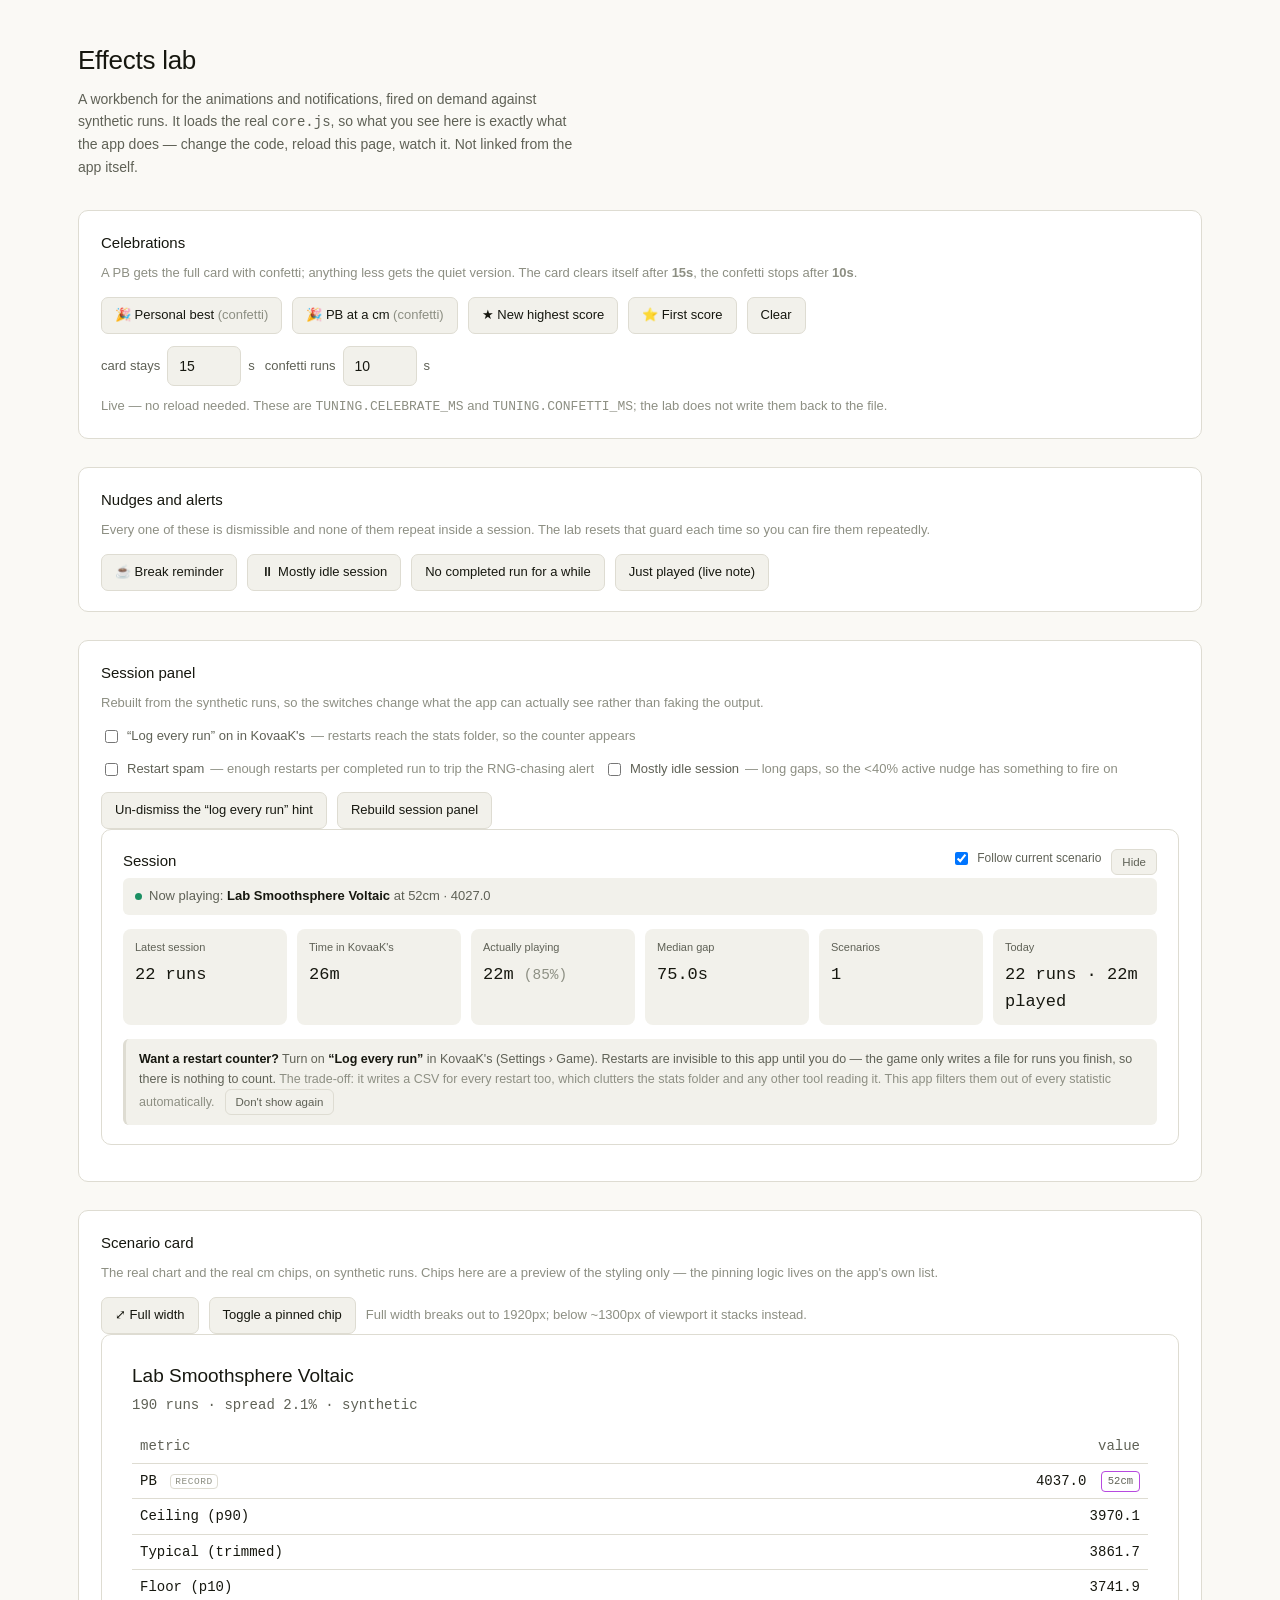
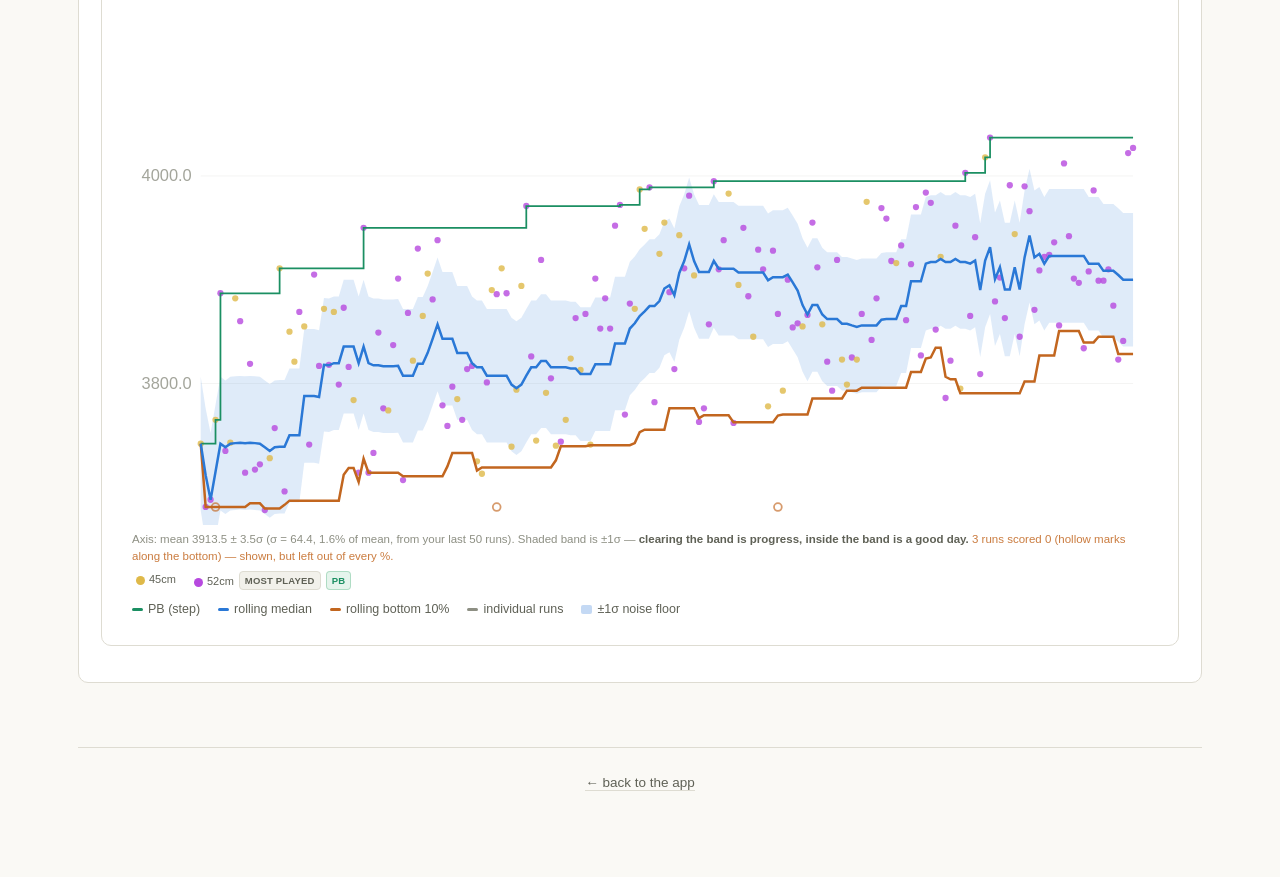
==== app/lab.html @ cbb96f79 "v0.5.0 — a cm chip filters its own card, and there is a lab for the animations The cm chips were wir" ====
<!DOCTYPE html>
<html lang="en">
<head>
<meta charset="utf-8">
<meta name="viewport" content="width=device-width,initial-scale=1">
<title>Effects lab — KovaaK's stats</title>
<link rel="stylesheet" href="styles.css">
</head>
<body>
<div class="wrap">

<h1>Effects lab</h1>
<p class="sub">A workbench for the animations and notifications, fired on demand against
synthetic runs. It loads the real <code>core.js</code>, so what you see here is exactly what the
app does — change the code, reload this page, watch it. Not linked from the app itself.</p>

<div class="panel labpanel">
  <h3 class="labh">Celebrations</h3>
  <p class="note">A PB gets the full card with confetti; anything less gets the quiet version.
  The card clears itself after <b id="celShow">?</b>, the confetti stops after <b id="confShow">?</b>.</p>
  <div class="labrow">
    <button type="button" data-fire="pb">🎉 Personal best <span class="dim">(confetti)</span></button>
    <button type="button" data-fire="pbcm">🎉 PB at a cm <span class="dim">(confetti)</span></button>
    <button type="button" data-fire="high">★ New highest score</button>
    <button type="button" data-fire="first">⭐ First score</button>
    <button type="button" data-fire="clearcel">Clear</button>
  </div>
  <div class="labrow">
    <label class="labnum">card stays <input type="number" id="celMs" min="1" max="120" step="1"> s</label>
    <label class="labnum">confetti runs <input type="number" id="confMs" min="1" max="120" step="1"> s</label>
    <span class="note" style="margin:0">Live — no reload needed. These are <code>TUNING.CELEBRATE_MS</code>
    and <code>TUNING.CONFETTI_MS</code>; the lab does not write them back to the file.</span>
  </div>
  <div id="celebrate"></div>
</div>

<div class="panel labpanel">
  <h3 class="labh">Nudges and alerts</h3>
  <p class="note">Every one of these is dismissible and none of them repeat inside a session.
  The lab resets that guard each time so you can fire them repeatedly.</p>
  <div class="labrow">
    <button type="button" data-fire="break">☕ Break reminder</button>
    <button type="button" data-fire="lowactive">⏸ Mostly idle session</button>
    <button type="button" data-fire="idle">No completed run for a while</button>
    <button type="button" data-fire="live">Just played (live note)</button>
  </div>
  <div id="breakAlert"></div>
  <div id="lowActiveAlert"></div>
  <div id="liveNote"></div>
</div>

<div class="panel labpanel">
  <h3 class="labh">Session panel</h3>
  <p class="note">Rebuilt from the synthetic runs, so the switches change what the app can
  actually see rather than faking the output.</p>
  <div class="labrow">
    <label class="chk"><input type="checkbox" id="labLogEvery"> “Log every run” on in KovaaK's
      <span class="dim">— restarts reach the stats folder, so the counter appears</span></label>
  </div>
  <div class="labrow">
    <label class="chk"><input type="checkbox" id="labSpam"> Restart spam
      <span class="dim">— enough restarts per completed run to trip the RNG-chasing alert</span></label>
    <label class="chk"><input type="checkbox" id="labIdleSess"> Mostly idle session
      <span class="dim">— long gaps, so the &lt;40% active nudge has something to fire on</span></label>
  </div>
  <div class="labrow">
    <button type="button" data-fire="undismiss">Un-dismiss the “log every run” hint</button>
    <button type="button" data-fire="resession">Rebuild session panel</button>
  </div>
  <div id="sessionPanel"></div>
</div>

<div class="panel labpanel">
  <h3 class="labh">Scenario card</h3>
  <p class="note">The real chart and the real cm chips, on synthetic runs. Chips here are a
  preview of the styling only — the pinning logic lives on the app's own list.</p>
  <div class="labrow">
    <button type="button" data-fire="cardsize">⤢ Full width</button>
    <button type="button" data-fire="pinchip">Toggle a pinned chip</button>
    <span class="note" style="margin:0">Full width breaks out to 1920px; below ~1300px of
    viewport it stacks instead.</span>
  </div>
  <div id="labCard"></div>
</div>

<footer class="sitefoot">
  <p class="credit"><a href="index.html">&larr; back to the app</a></p>
</footer>

<script>window.KVA_LAB = 1;</script>
<script src="build.js"></script>
<script src="core.js"></script>
<script src="lab.js"></script>
</div>
</body>
</html>
---- app/styles.css ----
:root{
  --bg:#12130f; --surface:#1b1d17; --surface2:#232620; --line:#33362d;
  --ink:#eceade; --ink2:#a2a596; --ink3:#6f7266;
  --med:#4a9ee0; --low:#e08a3c; --best:#5fb98a;
  --mono:ui-monospace,"SF Mono",Menlo,Consolas,monospace;
  --sans:"Inter",-apple-system,BlinkMacSystemFont,"Segoe UI",sans-serif;
}
*{box-sizing:border-box}
body{margin:0;background:var(--bg);color:var(--ink);font-family:var(--sans);font-size:15px;line-height:1.6;-webkit-font-smoothing:antialiased}
.wrap{max-width:1180px;margin:0 auto;padding:40px 28px 80px}
h1{font-size:26px;font-weight:500;margin:0 0 6px;letter-spacing:-0.01em}
.sub{color:var(--ink2);font-size:14px;margin:0 0 32px;max-width:64ch}
.panel{background:var(--surface);border:1px solid var(--line);border-radius:10px;padding:22px;margin-bottom:28px;transition:padding .15s,margin .15s}
.panel.compact{padding:7px 14px;margin-bottom:16px}
.panel.compact .note{font-size:12px;margin:0}
.panel.compact button{padding:5px 11px;font-size:12.5px}
.foldbar{display:flex;align-items:center;justify-content:space-between;gap:12px;flex-wrap:wrap}
.drop{border:1px dashed var(--line);border-radius:10px;padding:34px 22px;text-align:center;transition:border-color .15s,background .15s}
.drop.hot{border-color:var(--med);background:var(--surface2)}
button,label.btn{font:inherit;font-size:14px;background:var(--surface2);color:var(--ink);border:1px solid var(--line);border-radius:7px;padding:9px 16px;cursor:pointer}
button:hover,label.btn:hover{border-color:var(--ink3)}
button:disabled{opacity:.4;cursor:default}
input[type=file]{display:none}
select,input[type=number]{font:inherit;font-size:14px;background:var(--surface2);color:var(--ink);border:1px solid var(--line);border-radius:7px;padding:8px 11px}
.controls{display:flex;flex-wrap:wrap;gap:14px;align-items:center;margin-bottom:22px}
.controls label{font-size:13px;color:var(--ink2);margin-right:5px}
.tabbtn{font:inherit;font-size:12.5px;background:var(--surface2);color:var(--ink2);border:1px solid var(--line);padding:6px 13px;cursor:pointer;border-radius:999px}
.tabbtn:hover{border-color:var(--ink3)}
.tabbtn.active{background:var(--med);color:#0b0e12;border-color:var(--med);font-weight:600}
.cmbar{display:flex;flex-wrap:wrap;gap:10px;align-items:center;margin-bottom:6px}
.cmbar .lbl{font-size:13px;color:var(--ink2);margin-right:2px}
.cmrow{display:inline-flex;flex-wrap:wrap;gap:8px;align-items:center}
.chk{display:inline-flex;align-items:center;gap:6px;font-size:13px;color:var(--ink2);cursor:pointer;user-select:none}
.chk input{cursor:pointer}
.cmswatch{display:inline-block;width:9px;height:9px;border-radius:50%;margin-right:4px;vertical-align:middle}
.cmlegend{display:flex;gap:10px;flex-wrap:wrap;font-size:11px;color:var(--ink2);margin-top:6px}
.cards{display:grid;grid-template-columns:repeat(auto-fit,minmax(125px,1fr));gap:10px;margin-bottom:20px;transition:gap .15s}
.card{background:var(--surface2);border-radius:8px;padding:10px 12px;transition:padding .15s}
.card[title]{cursor:help}
.card .k{font-size:11px;color:var(--ink2);margin-bottom:4px;transition:font-size .15s}
.card .v{font-size:18px;font-weight:500;font-family:var(--mono);font-variant-numeric:tabular-nums;transition:font-size .15s}
.card .v .side{font-size:.42em;font-weight:600;margin-left:.4em;vertical-align:middle}
.card .vsub{font-family:var(--mono);font-variant-numeric:tabular-nums;font-size:19px;font-weight:600;line-height:1.15;margin-top:3px}
.cards.hero .card .vsub{font-size:22px}
.card.big .vsub{font-size:26px}
.cards.hero .card.big .vsub{font-size:30px}
.cmpicker{display:inline-block;width:270px;vertical-align:top}
.cmpicker input[type=text]{width:100%;font:inherit;font-size:13.5px;background:var(--surface2);color:var(--ink);border:1px solid var(--line);border-radius:7px 7px 0 0;padding:7px 10px;border-bottom:none}
.cmsub{margin:8px 0 4px}
/* Exactly 8 rows tall, no drag-resize (the resize handle fought the page
   layout). "Show all" swaps to a taller list instead. */
.cmlist{max-height:calc(8 * 29px);overflow-y:auto;border:1px solid var(--line);border-radius:0;background:var(--surface2)}
.cmlist.all{max-height:none}
.cmlistall{width:100%;font-size:12px;padding:6px 10px;border-radius:0 0 7px 7px;border-top:none;color:var(--ink2)}
.cmitem{display:flex;align-items:center;gap:8px;padding:6px 10px;cursor:pointer;font-size:13px;border-bottom:1px solid rgba(255,255,255,.04)}
.cmitem:last-child{border-bottom:none}
.cmitem:hover{background:rgba(255,255,255,.05)}
.cmitem.sel{background:rgba(74,158,224,.18);color:var(--ink)}
.cmitem-v{font-family:var(--mono);font-weight:600;min-width:52px}
.cmitem-n{font-size:11.5px;color:var(--ink2);margin-left:auto}
.cmitem-empty{padding:10px;font-size:12.5px;color:var(--ink3)}
.cmstar{flex:none;width:15px;color:var(--ink3);cursor:pointer;user-select:none}
.cmstar.on{color:#e8c34a}
.cmstar:hover{color:#e8c34a}
#listWrap.busy #list{opacity:.35;transition:opacity .12s}
#list{transition:opacity .12s}
.favstar{color:#e8c34a;border-color:#6a5a24}
.favstar:hover{border-color:#e8c34a}
.favchip.isfav{color:#e8c34a;border-color:#6a5a24}
.alert{background:#3a1414;border:1px solid #7c2b2b;color:#ff8a8a;border-radius:8px;padding:12px 15px;font-size:13.5px;font-weight:500;margin:0}
.stalewarn{color:#e8c34a;font-size:12.5px;margin-top:8px}
.livenote{background:var(--surface2);border-left:3px solid var(--best);border-radius:6px;padding:8px 12px;font-size:12.5px;color:var(--ink2);margin:0 0 16px}
.livenote b{color:var(--ink)}
#cmSectionToggle{font-weight:700}
.card.big{grid-column:span 2;padding:16px 18px;display:flex;flex-direction:column;justify-content:center}
.card.big .k{font-size:13px;margin-bottom:2px;line-height:1.25}
.card.big .v{font-size:clamp(34px,4.6vw,52px);line-height:1.08;letter-spacing:-0.02em}
.card.big .v .side{font-size:.34em}
.cards.hero .card{padding:16px 16px;border-radius:12px}
.cards.hero .card .k{font-size:12px;margin-bottom:3px}
.cards.hero .card .v{font-size:24px;line-height:1.15}
.cards.hero .card.big{padding:20px 22px}
.cards.hero .card.big .k{font-size:14px;margin-bottom:2px}
.cards.hero .card.big .v{font-size:clamp(40px,5.4vw,62px)}
.sectionbar{display:flex;gap:8px;flex-wrap:wrap;margin:4px 0 16px}
.sectionbar .tabbtn{padding:8px 16px;font-size:13px}
/* Plot areas are kept near 2:1 on purpose - slope is judged most accurately
   when the average segment sits near 45deg. Wide-and-short charts flatten
   trends, narrow ones exaggerate them. See CHART-SCALING.md section 6. */
.tchart{width:100%;max-width:680px;aspect-ratio:2/1;height:auto;display:block}
@supports not (aspect-ratio:2/1){.tchart{height:340px}}
/* The explainer earns its width - it is the part people actually read.
   Was minmax(230px,1fr) against 2.1fr, which squeezed it to a column of
   two-word lines next to a chart that had spare margin. */
.chartgrid{display:grid;grid-template-columns:minmax(0,1.35fr) minmax(300px,1fr);gap:22px;align-items:start}
@media(max-width:820px){.chartgrid{grid-template-columns:1fr}}
.explain{background:var(--surface2);border-radius:9px;padding:18px 20px;font-size:14px;line-height:1.65}
.explain h4{margin:0 0 10px;font-size:13px;font-weight:600;color:var(--ink2);text-transform:uppercase;letter-spacing:.05em}
.explain p{margin:0 0 9px}
.explain p:last-child{margin-bottom:0}
.explain .dim{color:var(--ink3);font-size:12.5px;border-top:1px solid var(--line);padding-top:9px;margin-top:11px}
.pathlist{display:flex;flex-direction:column;gap:8px}
.pathbtn{display:flex;align-items:center;gap:12px;width:100%;text-align:left;font:inherit;font-size:13px;background:var(--surface2);color:var(--ink);border:1px solid var(--line);border-radius:8px;padding:10px 13px;cursor:pointer}
.pathbtn:hover{border-color:var(--med)}
.pathbtn-k{flex:none;font-size:11.5px;font-weight:600;color:var(--med);text-transform:uppercase;letter-spacing:.05em}
.pathbtn-p{font-family:var(--mono);font-size:12px;color:var(--ink2);word-break:break-all}
.searchbar{display:flex;gap:10px;align-items:center;margin:0 0 14px}
.searchbar input[type=text]{flex:1;font:inherit;font-size:14px;background:var(--surface2);color:var(--ink);border:1px solid var(--line);border-radius:7px;padding:8px 11px}
.logbox{font-family:var(--mono);font-size:11.5px;color:var(--ink2);background:var(--surface2);border-radius:8px;padding:10px 12px;max-height:280px;overflow:auto;white-space:pre-wrap}
.runstoggle{display:block;margin:6px auto 26px}
.favchip{padding:4px 11px;font-size:12px}
.pagetabs{display:flex;gap:8px;margin-bottom:22px}
.pagetabs .tabbtn{padding:8px 18px;font-size:13.5px}
.benchrow{cursor:pointer;transition:border-color .12s}
.benchrow:hover{border-color:var(--ink3)}
.benchrow h3{display:inline}
.cmside-by-side{display:grid;grid-template-columns:repeat(auto-fit,minmax(340px,1fr));gap:16px;align-items:start;margin-bottom:16px}
.cmside-by-side .scen{margin-bottom:0}
.minibtn{font:inherit;font-size:11.5px;background:var(--surface2);color:var(--ink2);border:1px solid var(--line);padding:3px 10px;cursor:pointer;border-radius:6px;float:right}
.minibtn:hover{border-color:var(--ink3)}
.scen{background:var(--surface);border:1px solid var(--line);border-radius:10px;padding:19px 21px;margin-bottom:16px}
.scen h3{font-size:15px;font-weight:500;margin:0 0 3px;overflow:hidden}
.scen .meta{font-size:12px;color:var(--ink2);margin:0 0 12px;font-family:var(--mono)}
table{width:100%;border-collapse:collapse;font-size:12px;font-family:var(--mono);font-variant-numeric:tabular-nums}
th{text-align:right;color:var(--ink2);font-weight:400;padding:6px 8px;border-bottom:1px solid var(--line)}
th:first-child,td:first-child{text-align:left}
td{text-align:right;padding:6px 8px;border-bottom:1px solid var(--line)}
tr:last-child td{border-bottom:none}
.spark{width:100%;max-width:680px;aspect-ratio:2/1;height:auto;display:block;margin-top:12px}
@supports not (aspect-ratio:2/1){.spark{height:340px}}
.scalenote{font-size:11.5px;color:var(--ink3);margin:6px 0 0;max-width:680px;line-height:1.5;cursor:help}
.scalenote b{color:var(--ink2)}
.legend i.bandkey{height:9px;border-radius:2px;background:var(--med);opacity:.28}
.legend{display:flex;gap:18px;font-size:11px;color:var(--ink2);margin-top:8px;flex-wrap:wrap}
.legend i{display:inline-block;width:11px;height:3px;vertical-align:middle;margin-right:5px;border-radius:2px}
.warn{color:var(--low);font-size:13px}
.err{background:#2a1c17;border:1px solid #5c3a26;border-radius:8px;padding:13px 16px;font-size:13px;color:#e8b894;margin-top:14px}
.up{color:var(--best)} .dn{color:var(--low)}
/* A result whose 95% interval crosses zero is not distinguishable from no
   change, so it gets no colour at all. */
.ns{color:var(--ink2)}
.ci{color:var(--ink3);font-size:.85em;white-space:nowrap}
.card .vsub.ci{font-size:15px;font-weight:500;color:var(--ink3)}
.cards.hero .card.big .vsub.ci{font-size:17px}
.recordtag{font-size:9.5px;text-transform:uppercase;letter-spacing:.06em;color:var(--ink3);border:1px solid var(--line);border-radius:4px;padding:1px 4px;margin-left:5px;vertical-align:middle}
.note{font-size:13px;color:var(--ink3);margin-top:8px}
@media(prefers-color-scheme:light){
  :root{--bg:#faf9f5;--surface:#fff;--surface2:#f2f1eb;--line:#dedcd2;--ink:#16170f;--ink2:#5f6156;--ink3:#8d8f83;--med:#2a78d6;--low:#c2661f;--best:#1b8f62}
  .err{background:#fdf0e6;border-color:#e8c4a0;color:#8a4b1c}
  .tabbtn.active{color:#fff}
}
.vertag{color:var(--ink3);cursor:pointer;text-decoration:underline dotted}
.vertag:hover{color:var(--med)}

/* --- achievements ------------------------------------------------------ */
.celebrate{position:relative;overflow:hidden;background:var(--surface2);border:1px solid var(--line);
  border-radius:10px;padding:14px 18px;margin:0 0 16px;animation:popin .28s ease-out}
/* A real PB blinks and stays up for 15s. The old 3s card was gone before you
   finished scrolling to it. prefers-reduced-motion turns the blink off. */
.celebrate.big{border-color:var(--best);box-shadow:0 0 0 1px rgba(95,185,138,.25);
  animation:pbblink 1.1s ease-in-out infinite}
@keyframes pbblink{
  0%,100%{border-color:var(--best);box-shadow:0 0 0 1px rgba(95,185,138,.25)}
  50%{border-color:var(--best);box-shadow:0 0 0 3px rgba(95,185,138,.55),0 0 22px rgba(95,185,138,.30)}}
/* You asked for a blink, so reduced-motion slows it right down rather than
   removing it - otherwise anyone with OS animations off never sees the PB. */
@media(prefers-reduced-motion:reduce){.celebrate.big{animation-duration:3.5s}}
.celebrate-in{position:relative;z-index:2}
.celebrate-t{font-size:19px;font-weight:600;letter-spacing:-0.01em}
.celebrate.big .celebrate-t{font-size:23px;color:var(--best)}
.celebrate-s{font-size:13px;color:var(--ink2);font-family:var(--mono);margin-top:3px}
.confetti{position:absolute;inset:0;width:100%;height:100%;z-index:1;pointer-events:none}
@keyframes popin{from{opacity:0;transform:translateY(-6px) scale(.98)}to{opacity:1;transform:none}}
.sessup{font-size:11.5px;font-weight:600;color:var(--best);background:rgba(95,185,138,.12);
  border:1px solid rgba(95,185,138,.35);border-radius:999px;padding:2px 9px;margin-left:6px;
  vertical-align:middle;animation:blinksoft 1.9s ease-in-out infinite}
@keyframes blinksoft{0%,100%{opacity:1}50%{opacity:.45}}
/* Icons instead of paragraphs (Batch 8) — hover/focus text via the native
   title attribute, same convention as .cmswatch and .recordtag already use. */
.icon-info,.icon-warn{cursor:help;font-size:12.5px;margin-left:2px;vertical-align:middle}
.icon-info{opacity:.75}
.earlytag{font-size:9.5px;text-transform:uppercase;letter-spacing:.04em;color:var(--ink3);
  border:1px dotted var(--ink3);border-radius:4px;padding:0 4px;margin-left:4px;cursor:help;
  text-decoration:none}
.cmchip{cursor:pointer;border-radius:4px;padding:1px 5px;margin:-1px -1px}
.cmchip:hover,.cmchip:focus-visible{color:var(--ink)}
.cmchip:focus-visible{outline:1px solid var(--med);outline-offset:2px}
/* The pinned chip. Filtering one card is invisible unless the thing you clicked
   looks pressed. */
.cmchip.on{background:rgba(74,158,224,.18);color:var(--ink);box-shadow:inset 0 0 0 1px var(--med)}
/* Says which cm the card is pinned to, and clears it. */
.cmpin{cursor:pointer;color:var(--med);border-bottom:1px dotted currentColor}
.cmpin:hover{color:var(--ink)}
.cmpin.miss{color:var(--low)}

/* Expand a scenario card for a closer look (Batch 8): same content, more room. */
/* Every scenario card in the run list is drawn at this size now - it used to be
   behind an Expand button that was being pressed every time anyway. .scen is
   left alone because the session panel and the cm breakdown use it too, and
   those should not grow. */
.scen-expanded{padding:26px 30px}
.scen-expanded h3{font-size:19px}
.scen-expanded .meta,.scen-expanded table{font-size:14px}
.scen-expanded .legend{font-size:12.5px}
.scen-expanded .spark{max-width:1100px}
.scen-expanded .scalenote{max-width:1100px}

/* Full width: one card breaks out of the 1180px column, up to 1920px. The page
   around it does not move - this is a closer look at one scenario, not a layout
   mode. The breakout is inset from the viewport so it never collides with the
   scrollbar. */
.scen-full{--fw:min(1920px,calc(100vw - 60px));
  width:var(--fw);margin-left:calc(50% - var(--fw)/2);margin-right:calc(50% - var(--fw)/2)}
/* The numbers and the chart sit side by side, which is the only honest way to
   spend the extra width: the chart keeps its 2:1 aspect (CHART-SCALING.md - the
   slope is only readable at a sane aspect, so stretching it would be a lie),
   and the space that frees up goes to the table instead of to whitespace. */
.scen-full .scenbody{display:grid;gap:16px 30px;align-items:start;
  grid-template-columns:minmax(0,1fr) minmax(320px,26rem);
  grid-template-areas:"chart nums" "chart key"}
.scen-full .scenchart{grid-area:chart;min-width:0}
.scen-full .scennum{grid-area:nums}
.scen-full .legend{grid-area:key;align-self:start}
.scen-full .scennum table{width:100%}
/* Height-capped as well as width-capped: at 1920px wide a 2:1 chart is 960px
   tall, which is taller than the screen it is being read on. */
.scen-full .spark{max-width:min(1500px,calc((100vh - 240px) * 2));max-height:calc(100vh - 240px)}
.scen-full .scalenote{max-width:1100px}
@media(max-width:1300px){
  /* Below this there is no width to break out into, so full width just means
     "as wide as the page", stacked. */
  .scen-full .scenbody{grid-template-columns:1fr;grid-template-areas:"nums" "chart" "key"}
}

/* --- sessions / breaks -------------------------------------------------- */
.breakalert{background:#3a2e14;border:1px solid #7c6a2b;color:#f0d68a;border-radius:8px;
  padding:11px 15px;font-size:13.5px;margin:0 0 14px}
#sessionPanel .card .v{font-size:17px}
#breakStatus{font-family:var(--mono);font-size:11.5px}

/* ---- footer ---------------------------------------------------------- */
.sitefoot{margin:64px 0 0;padding:24px 0 0;border-top:1px solid var(--line);
  text-align:center;font-size:12.5px;color:var(--ink3);line-height:1.7}
.sitefoot p{margin:0 0 4px}
.sitefoot .credit{font-size:13.5px;color:var(--ink2)}
.sitefoot .credit b{color:var(--ink)}
.sitefoot .socials b{color:var(--ink2)}
.sitefoot a{color:var(--ink2);text-decoration:none;border-bottom:1px solid var(--line)}
.sitefoot a:hover{color:var(--ink)}
/* Build stamp: which frozen release you are actually looking at. Releases are
   fully independent copies on their own ports, and this is how you tell them
   apart at a glance instead of guessing from the UI. */
.buildstamp{margin-top:10px;font-size:11px;color:var(--ink3);opacity:.75;
  font-family:ui-monospace,SFMono-Regular,Menlo,Consolas,monospace}

/* ---- session: now playing + follow toggle ---------------------------- */
.nowplaying{margin:0 0 14px;font-size:13px;color:var(--ink2);
  background:var(--surface2);border-radius:6px;padding:8px 12px}
.nowplaying b{color:var(--ink)}
.nowplaying .dot{display:inline-block;width:7px;height:7px;border-radius:50%;
  background:var(--best);margin-right:7px;vertical-align:middle;animation:livedot 1.6s ease-in-out infinite}
@keyframes livedot{0%,100%{opacity:1}50%{opacity:.25}}
@media(prefers-reduced-motion:reduce){.nowplaying .dot{animation:none}}
.followchk{float:right;font-size:12px;font-weight:400;margin-right:10px}

/* ---- cm badges -------------------------------------------------------- */
/* Which sensitivity carries the volume, and which one the record came from.
   Only rendered when a scenario has runs at more than one cm. */
.cmtag{display:inline-block;margin-left:5px;padding:1px 5px;border-radius:4px;
  font-size:9.5px;font-weight:600;letter-spacing:.02em;text-transform:uppercase;
  vertical-align:1px}
.cmtag.most{background:var(--surface2);color:var(--ink2);border:1px solid var(--line)}
.cmtag.pb{background:rgba(95,185,138,.16);color:var(--best);border:1px solid rgba(95,185,138,.4)}
.pbcm{display:inline-block;margin-left:6px;padding:1px 6px;border-radius:4px;
  border:1px solid var(--line);font-size:10.5px;color:var(--ink2);
  font-family:var(--mono);vertical-align:1px}

/* ---- dd/mm/yy range picker -------------------------------------------- */
/* Three dropdowns instead of a native calendar: scrollable in both directions,
   in any order, with no drill-down you cannot back out of. */
.datepick{display:inline-flex;gap:4px;align-items:center}
.datepick select{font:inherit;font-size:13px;background:var(--surface2);color:var(--ink);
  border:1px solid var(--line);border-radius:7px;padding:7px 6px}
.datepick .dsel,.datepick .msel{min-width:58px}
.datepick .ysel{min-width:74px}
.datepick select option:disabled{color:var(--ink3)}
.sitefoot .socials{display:flex;gap:14px;align-items:center;justify-content:center;margin-top:6px}
.sitefoot .socials a{border-bottom:none;display:inline-flex;align-items:center}
.sitefoot .xlink{opacity:.75;transition:opacity .15s}
.sitefoot .xlink:hover{opacity:1}

/* ---- ?selftest=1 ------------------------------------------------------ */
.selftest{background:var(--surface);border:1px solid var(--line);border-radius:10px;
  padding:18px 20px;margin:0 0 24px;font-size:12.5px}
.selftest h2{margin:0 0 6px;font-size:17px}
.selftest p{margin:0 0 12px;color:var(--ink3);font-size:12px}
.selftest table{width:100%;border-collapse:collapse;font-family:var(--mono);font-size:11.5px}
.selftest td,.selftest th{padding:3px 8px;text-align:left;border-bottom:1px solid var(--line)}
.selftest td:first-child{width:44px;font-weight:600}
.selftest tr.stpass td:first-child{color:var(--best)}
.selftest tr.stfail td{color:var(--low)}

/* Restart-spam alert. Louder than the other notes on purpose - it is the one
   piece of feedback that says the numbers you are chasing are not real. */
.resetalert{background:rgba(224,138,60,.10);border-left:3px solid var(--low);
  border-radius:6px;padding:10px 13px;margin:14px 0 0;font-size:12.5px;
  color:var(--ink2);line-height:1.6}

/* ---- collapsible explanations ----------------------------------------- */
/* The prose is worth reading once and clutter every time after. Collapsed by
   default, choice remembered per build. */
.explainrow{margin:2px 0 14px}
.explaintoggle{font:inherit;font-size:12px;color:var(--ink3);background:none;
  border:1px solid var(--line);border-radius:999px;padding:4px 12px;cursor:pointer}
.explaintoggle:hover{color:var(--ink2);border-color:var(--ink3)}
.explaintoggle[aria-expanded="true"]{color:var(--ink2)}

/* ---- zero-score runs --------------------------------------------------- */
/* Visible everywhere, counted nowhere. */
.zerotag{display:inline-block;margin-left:4px;padding:0 5px;border-radius:4px;
  border:1px solid var(--line);font-size:10px;color:var(--ink3);cursor:help}
.zeronote{color:var(--low);opacity:.85}

/* Suggestion to enable "Log every run". Quieter than the restart alert - it is
   an offer, not a problem. Shown once, then dismissed for good. */
.loghint{background:var(--surface2);border-left:3px solid var(--line);
  border-radius:6px;padding:10px 13px;margin:14px 0 0;font-size:12.5px;
  color:var(--ink2);line-height:1.6}
.loghint b{color:var(--ink)}
.loghint .dim{color:var(--ink3)}

/* ---- effects lab (lab.html) ---------------------------------------------
   A dev workbench, not part of the app. Styled with the app's own tokens so
   what it previews looks like what ships. */
.labpanel{padding:20px 22px}
.labh{font-size:15px;font-weight:500;margin:0 0 6px}
.labrow{display:flex;flex-wrap:wrap;gap:10px;align-items:center;margin:12px 0 0}
.labrow button{font-size:13px;padding:7px 13px}
.labnum{display:inline-flex;align-items:center;gap:7px;font-size:13px;color:var(--ink2)}
.labnum input{width:74px}
.dim{color:var(--ink3)}
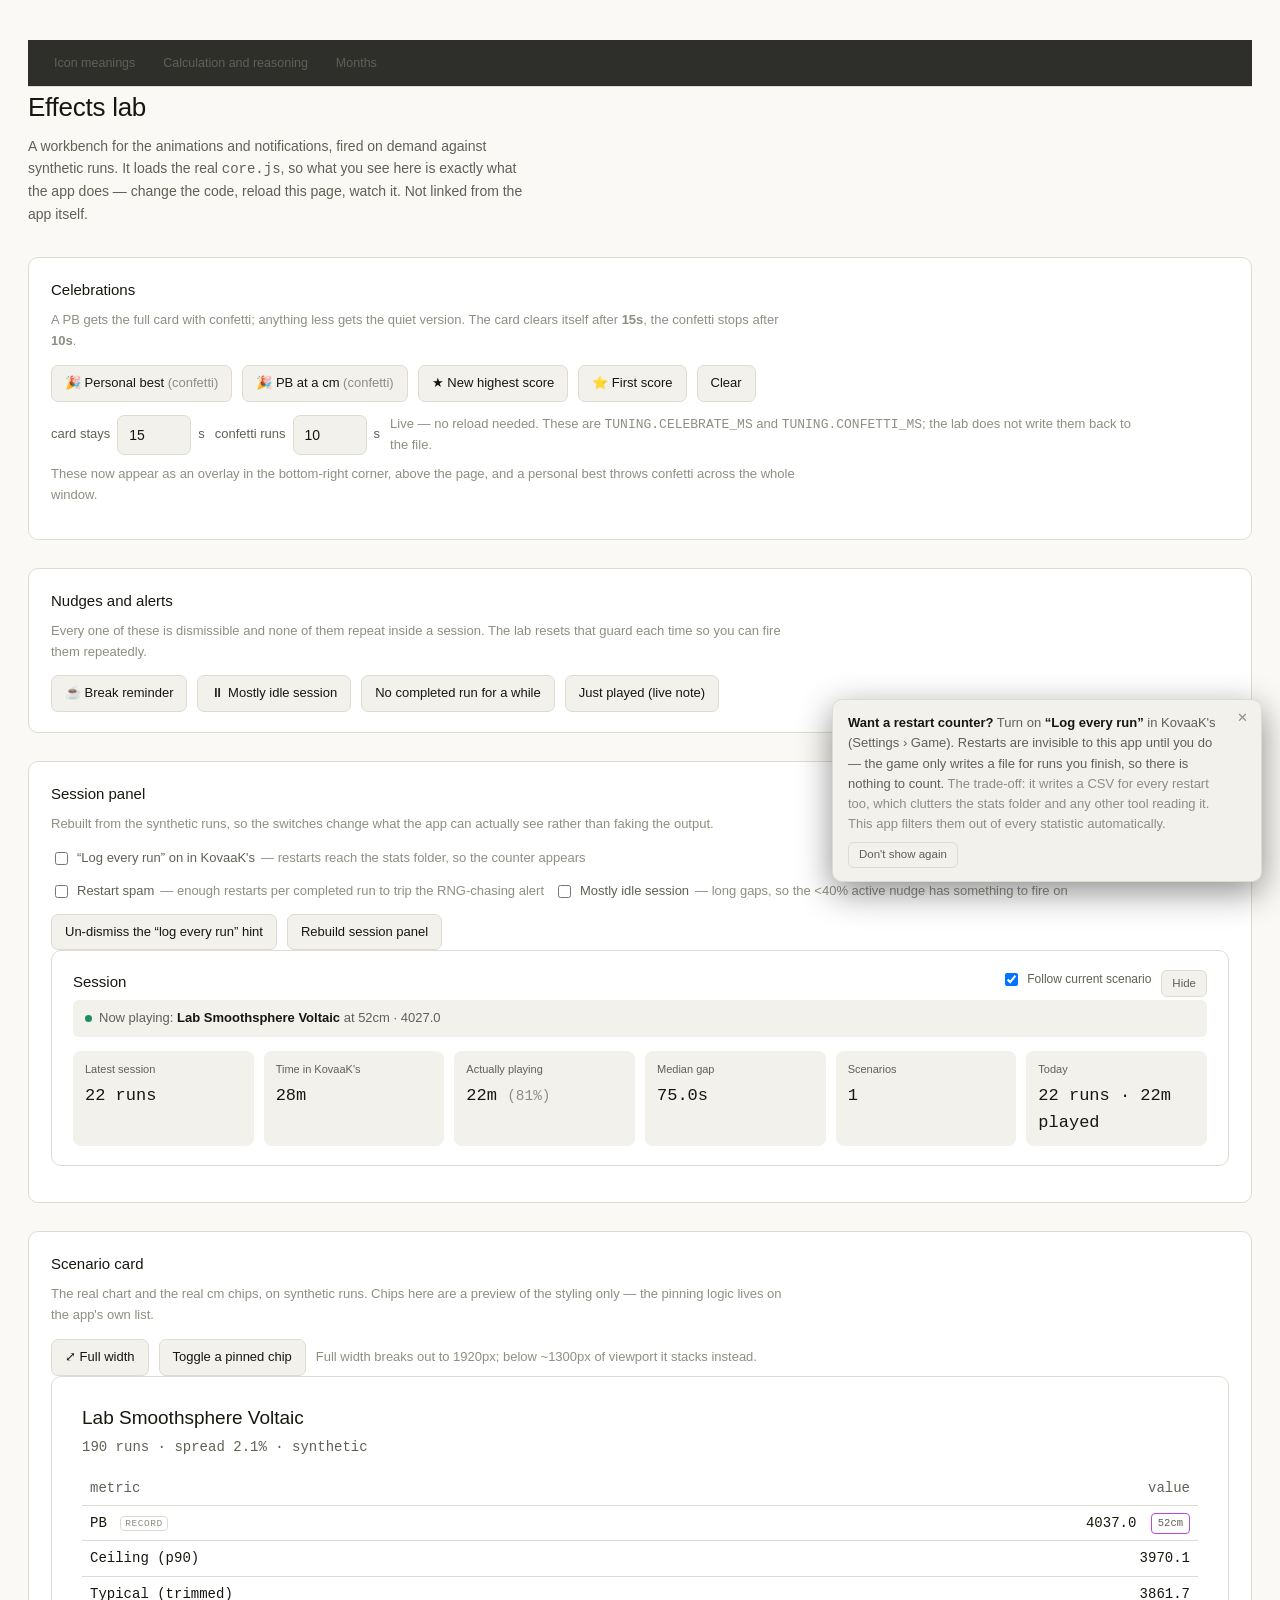
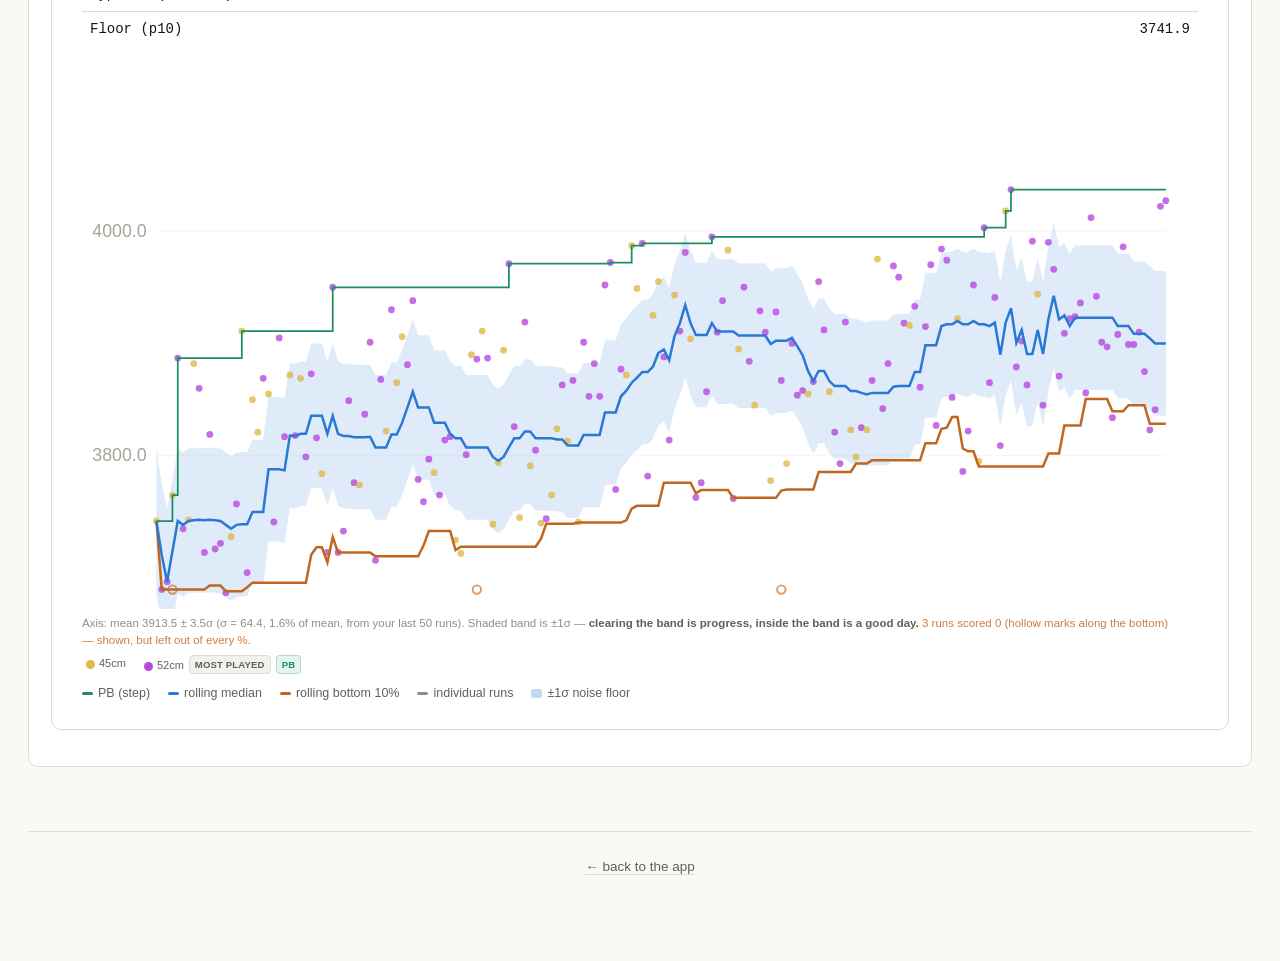
==== commit 50f810c9: "v0.6.0 — Batch 9: notifications go on top of the page, and the page gets wider Notifications were di" ====
--- a/app/lab.html
+++ b/app/lab.html
@@ -8,6 +8,20 @@
 </head>
 <body>
 <div class="wrap">
+
+<nav class="menubar" id="menubar">
+  <button type="button" class="menubtn" data-doc="icons">Icon meanings</button>
+  <button type="button" class="menubtn" data-doc="calc">Calculation and reasoning</button>
+  <button type="button" class="menubtn" data-doc="calendar">Months</button>
+</nav>
+<div class="sidetab-scrim" id="sidetabScrim" hidden></div>
+<aside class="sidetab" id="sidetab" hidden aria-labelledby="sidetabTitle">
+  <div class="sidetab-head">
+    <h2 id="sidetabTitle">&nbsp;</h2>
+    <button type="button" class="sidetab-x" id="sidetabClose" aria-label="Close">&#10005;</button>
+  </div>
+  <div class="sidetab-body" id="sidetabBody"></div>
+</aside>
 
 <h1>Effects lab</h1>
 <p class="sub">A workbench for the animations and notifications, fired on demand against
@@ -31,7 +45,8 @@
     <span class="note" style="margin:0">Live — no reload needed. These are <code>TUNING.CELEBRATE_MS</code>
     and <code>TUNING.CONFETTI_MS</code>; the lab does not write them back to the file.</span>
   </div>
-  <div id="celebrate"></div>
+  <p class="note">These now appear as an overlay in the bottom-right corner, above the page,
+  and a personal best throws confetti across the whole window.</p>
 </div>
 
 <div class="panel labpanel">
@@ -44,9 +59,6 @@
     <button type="button" data-fire="idle">No completed run for a while</button>
     <button type="button" data-fire="live">Just played (live note)</button>
   </div>
-  <div id="breakAlert"></div>
-  <div id="lowActiveAlert"></div>
-  <div id="liveNote"></div>
 </div>
 
 <div class="panel labpanel">
--- a/app/styles.css
+++ b/app/styles.css
@@ -7,7 +7,14 @@
 }
 *{box-sizing:border-box}
 body{margin:0;background:var(--bg);color:var(--ink);font-family:var(--sans);font-size:15px;line-height:1.6;-webkit-font-smoothing:antialiased}
-.wrap{max-width:1180px;margin:0 auto;padding:40px 28px 80px}
+/* Grows with the screen and stops at 2560. A 1920 monitor fills; a 2560 one
+   fills; anything wider stays at 2560 until the layout earns more (5120 is a
+   later job - past ~2560 the answer is more columns, not longer lines).
+   Narrow screens just get a narrower page, so 1200px stays usable. */
+.wrap{max-width:2560px;margin:0 auto;padding:40px 28px 80px}
+/* Prose stays readable no matter how wide the page gets. Line length is a
+   reading constraint, not a layout one. */
+.sub,.note,.explainrow{max-width:104ch}
 h1{font-size:26px;font-weight:500;margin:0 0 6px;letter-spacing:-0.01em}
 .sub{color:var(--ink2);font-size:14px;margin:0 0 32px;max-width:64ch}
 .panel{background:var(--surface);border:1px solid var(--line);border-radius:10px;padding:22px;margin-bottom:28px;transition:padding .15s,margin .15s}
@@ -140,6 +147,12 @@
    change, so it gets no colour at all. */
 .ns{color:var(--ink2)}
 .ci{color:var(--ink3);font-size:.85em;white-space:nowrap}
+/* nowrap keeps a CI like "+2.1 ± 0.8%" from breaking across lines, but a long
+   parenthetical in a narrow card then pushes the whole grid wider than the
+   page. Cards get to wrap; the CI itself still does not. */
+.card{min-width:0}
+.card .v{overflow-wrap:anywhere}
+.card .v .ci{white-space:normal}
 .card .vsub.ci{font-size:15px;font-weight:500;color:var(--ink3)}
 .cards.hero .card.big .vsub.ci{font-size:17px}
 .recordtag{font-size:9.5px;text-transform:uppercase;letter-spacing:.06em;color:var(--ink3);border:1px solid var(--line);border-radius:4px;padding:1px 4px;margin-left:5px;vertical-align:middle}
@@ -170,6 +183,9 @@
 .celebrate.big .celebrate-t{font-size:23px;color:var(--best)}
 .celebrate-s{font-size:13px;color:var(--ink2);font-family:var(--mono);margin-top:3px}
 .confetti{position:absolute;inset:0;width:100%;height:100%;z-index:1;pointer-events:none}
+/* A personal best gets the whole window, not a corner of one card. Sits under
+   the toasts so the text stays readable, and ignores the mouse entirely. */
+.confetti-full{position:fixed;inset:0;width:100vw;height:100vh;z-index:9998;pointer-events:none}
 @keyframes popin{from{opacity:0;transform:translateY(-6px) scale(.98)}to{opacity:1;transform:none}}
 .sessup{font-size:11.5px;font-weight:600;color:var(--best);background:rgba(95,185,138,.12);
   border:1px solid rgba(95,185,138,.35);border-radius:999px;padding:2px 9px;margin-left:6px;
@@ -339,3 +355,153 @@
 .labnum{display:inline-flex;align-items:center;gap:7px;font-size:13px;color:var(--ink2)}
 .labnum input{width:74px}
 .dim{color:var(--ink3)}
+
+/* ---- notifications ------------------------------------------------------
+   Above everything. They used to be divs in the page flow, so every one of
+   them shoved the layout down as it arrived and snatched it back when it left,
+   and anything that appeared below the fold was not a notification at all. */
+.toastlayer{position:fixed;right:18px;bottom:18px;z-index:9999;
+  display:flex;flex-direction:column;gap:10px;align-items:flex-end;
+  width:min(430px,calc(100vw - 36px));pointer-events:none}
+.toast{pointer-events:auto;width:100%;position:relative;
+  background:var(--surface2);border:1px solid var(--line);border-radius:10px;
+  padding:13px 38px 13px 15px;font-size:13px;line-height:1.55;color:var(--ink2);
+  box-shadow:0 10px 34px rgba(0,0,0,.45);
+  opacity:0;transform:translateY(14px);transition:opacity .22s ease,transform .22s ease}
+.toast.in{opacity:1;transform:none}
+.toast.out{opacity:0;transform:translateY(8px)}
+.toast b{color:var(--ink)}
+.toast .dim{color:var(--ink3)}
+.toast-x{position:absolute;top:7px;right:7px;background:none;border:none;
+  color:var(--ink3);font-size:13px;line-height:1;padding:4px 6px;cursor:pointer;border-radius:5px}
+.toast-x:hover{color:var(--ink);background:rgba(255,255,255,.06)}
+.toast-warn{background:#3a2e14;border-color:#7c6a2b;color:#f0d68a}
+.toast-warn b{color:#ffe9a8}
+.toast-warn .toast-x{color:#c9b169}
+.toast-warn .toast-x:hover{color:#ffe9a8}
+.toast-good{border-left:3px solid var(--best)}
+.toast-celebrate{background:none;border:none;box-shadow:none;padding:0}
+.toast-celebrate .toast-x{top:11px;right:11px;z-index:3}
+.toast-celebrate .celebrate{margin:0}
+@media(prefers-reduced-motion:reduce){
+  .toast{transition:opacity .01s}
+  .toast,.toast.out{transform:none}
+}
+
+/* ---- top menu bar -------------------------------------------------------- */
+.menubar{position:sticky;top:0;z-index:60;display:flex;gap:4px;flex-wrap:wrap;
+  padding:7px 14px;background:rgba(18,19,15,.88);backdrop-filter:blur(8px);
+  border-bottom:1px solid var(--line)}
+.menubtn{font:inherit;font-size:12.5px;background:none;border:1px solid transparent;
+  color:var(--ink2);padding:5px 11px;border-radius:7px;cursor:pointer}
+.menubtn:hover{color:var(--ink);background:var(--surface2);border-color:var(--line)}
+.menubtn[aria-expanded="true"]{color:var(--ink);background:var(--surface2);border-color:var(--med)}
+
+/* ---- the reference drawer ------------------------------------------------
+   Reference material was hover text on a 12px icon, which is where text goes
+   to not be read. It opens in a panel you can actually sit and read. */
+.sidetab-scrim{position:fixed;inset:0;z-index:9000;background:rgba(0,0,0,.45);
+  opacity:0;transition:opacity .2s}
+.sidetab-scrim.in{opacity:1}
+/* display:flex would otherwise beat the [hidden] attribute and leave the drawer
+   permanently on screen. */
+.sidetab[hidden],.sidetab-scrim[hidden]{display:none}
+.sidetab{position:fixed;top:0;right:0;bottom:0;z-index:9001;
+  width:min(560px,calc(100vw - 32px));background:var(--surface);
+  border-left:1px solid var(--line);box-shadow:-18px 0 50px rgba(0,0,0,.5);
+  display:flex;flex-direction:column;
+  transform:translateX(100%);transition:transform .24s ease}
+.sidetab.in{transform:none}
+.sidetab-head{display:flex;align-items:center;justify-content:space-between;gap:12px;
+  padding:16px 20px;border-bottom:1px solid var(--line);flex:0 0 auto}
+.sidetab-head h2{font-size:16px;font-weight:500;margin:0}
+.sidetab-x{background:none;border:none;color:var(--ink2);font-size:15px;cursor:pointer;
+  padding:6px 9px;border-radius:6px}
+.sidetab-x:hover{color:var(--ink);background:var(--surface2)}
+.sidetab-body{overflow-y:auto;padding:18px 20px 40px;font-size:13.5px;line-height:1.65;
+  color:var(--ink2)}
+.sidetab-body h3{font-size:13.5px;font-weight:600;color:var(--ink);margin:22px 0 6px}
+.sidetab-body h3:first-child{margin-top:0}
+.sidetab-body p{margin:0 0 10px}
+.sidetab-body code{font-family:var(--mono);font-size:12px;color:var(--ink)}
+.sidetab-body b{color:var(--ink)}
+.sidetab-body .keyrow{display:flex;gap:11px;align-items:flex-start;margin:0 0 13px}
+.sidetab-body .keysym{flex:0 0 auto;min-width:26px;text-align:center;font-size:15px}
+@media(prefers-reduced-motion:reduce){
+  .sidetab{transition:none}
+  .sidetab-scrim{transition:none}
+}
+
+/* ---- two columns once there is room -------------------------------------- */
+.applayout{display:grid;grid-template-columns:minmax(0,1fr);gap:26px;align-items:start}
+.maincol{min-width:0}
+.sidecol{min-width:0}
+@media(min-width:1500px){
+  .applayout{grid-template-columns:minmax(0,1fr) 390px}
+  /* The session panel is a live readout, so it stays put while you scroll the
+     scenario list. Only the panel, not the whole column: a sticky column taller
+     than the viewport can never be scrolled to its own bottom, which would
+     leave the last two months of the calendar permanently out of reach. */
+  .sidecol #sessionPanel{position:sticky;top:52px;z-index:2}
+}
+
+/* The one warning symbol a card gets. Yellow, obvious, and a button rather
+   than hover text - the explanation opens in the drawer where it can be read. */
+.warnsym{font:inherit;font-size:13px;line-height:1;background:rgba(232,195,74,.13);
+  color:#e8c34a;border:1px solid rgba(232,195,74,.42);border-radius:6px;
+  padding:2px 7px;margin-left:5px;cursor:pointer;vertical-align:middle}
+.warnsym:hover{background:rgba(232,195,74,.24);color:#ffe9a8}
+.warnsym:focus-visible{outline:1px solid #e8c34a;outline-offset:2px}
+.sidetab-body .keysym.warnsym{cursor:default;margin:0}
+.sidetab-body .keysym{color:var(--ink2)}
+.sidetab-body .earlytag{border-color:var(--ink3)}
+
+/* ---- month calendar ------------------------------------------------------
+   Five months in the space the session panel freed up. One measured number per
+   month and a day strip, so a month you barely touched looks like one. */
+.calwrap{margin-top:16px}
+.calnote{font-size:11.5px;color:var(--ink3);margin:0 0 14px;line-height:1.5}
+.calmonth{border-top:1px solid var(--line);padding:12px 0 13px}
+/* The day strip is a fixed 123px wide, so the facts sit beside it rather than
+   under it and each month stays about one card tall. */
+.calbody{display:flex;gap:14px;align-items:flex-start}
+.calbody .calside{min-width:0;flex:1}
+.calmonth:last-child{padding-bottom:2px}
+.calhead{display:flex;align-items:baseline;justify-content:space-between;gap:10px;
+  font-size:13px;margin-bottom:8px}
+.calhead b{font-weight:500;color:var(--ink)}
+.calhead .up,.calhead .dn,.calhead .ns,.calhead .calnone{font-family:var(--mono);
+  font-size:13.5px;font-weight:600;font-variant-numeric:tabular-nums;cursor:help}
+.calhead .calnone{color:var(--ink3);font-weight:400}
+/* Fixed-size squares. Stretching them to the column width gave 52px cells and
+   a calendar taller than the screen. */
+.caldays{display:grid;grid-template-columns:repeat(7,15px);gap:3px;margin-bottom:9px}
+.calday{display:block;width:15px;height:15px;border-radius:3px;background:var(--surface2);
+  border:1px solid transparent}
+.calday.pad{background:none}
+.calday.future{opacity:.25}
+.calday.l0{background:rgba(255,255,255,.045)}
+.calday.l1{background:rgba(74,158,224,.28)}
+.calday.l2{background:rgba(74,158,224,.48)}
+.calday.l3{background:rgba(74,158,224,.70)}
+.calday.l4{background:rgba(74,158,224,.95)}
+.calmeta{font-size:11.5px;color:var(--ink2);font-family:var(--mono)}
+.calfacts{display:flex;flex-wrap:wrap;gap:6px;margin-top:7px}
+.calfact{font-size:11px;border-radius:999px;padding:2px 9px;border:1px solid var(--line);
+  color:var(--ink2)}
+.calfact.good{color:var(--best);border-color:rgba(95,185,138,.35);background:rgba(95,185,138,.10)}
+.calfact.new{color:#e8c34a;border-color:rgba(232,195,74,.35);background:rgba(232,195,74,.10)}
+
+/* A brief outline when the menu points at something already on screen. */
+@keyframes calflash{0%,100%{box-shadow:none}25%,60%{box-shadow:0 0 0 2px var(--med)}}
+.flash .calwrap,.calwrap.flash{animation:calflash 1.1s ease-in-out;border-radius:10px}
+
+/* Below 1500px the side column collapses into the page and the calendar has the
+   full width to itself - five months stacked in a 1100px column would be five
+   short rows in a lot of empty space, so they go side by side instead. */
+@media(max-width:1499px) and (min-width:780px){
+  .calwrap{display:grid;grid-template-columns:repeat(auto-fit,minmax(232px,1fr));
+    column-gap:24px;align-items:start}
+  .calwrap h3,.calwrap .calnote{grid-column:1/-1}
+  .calwrap .calmonth{padding-top:14px}
+}
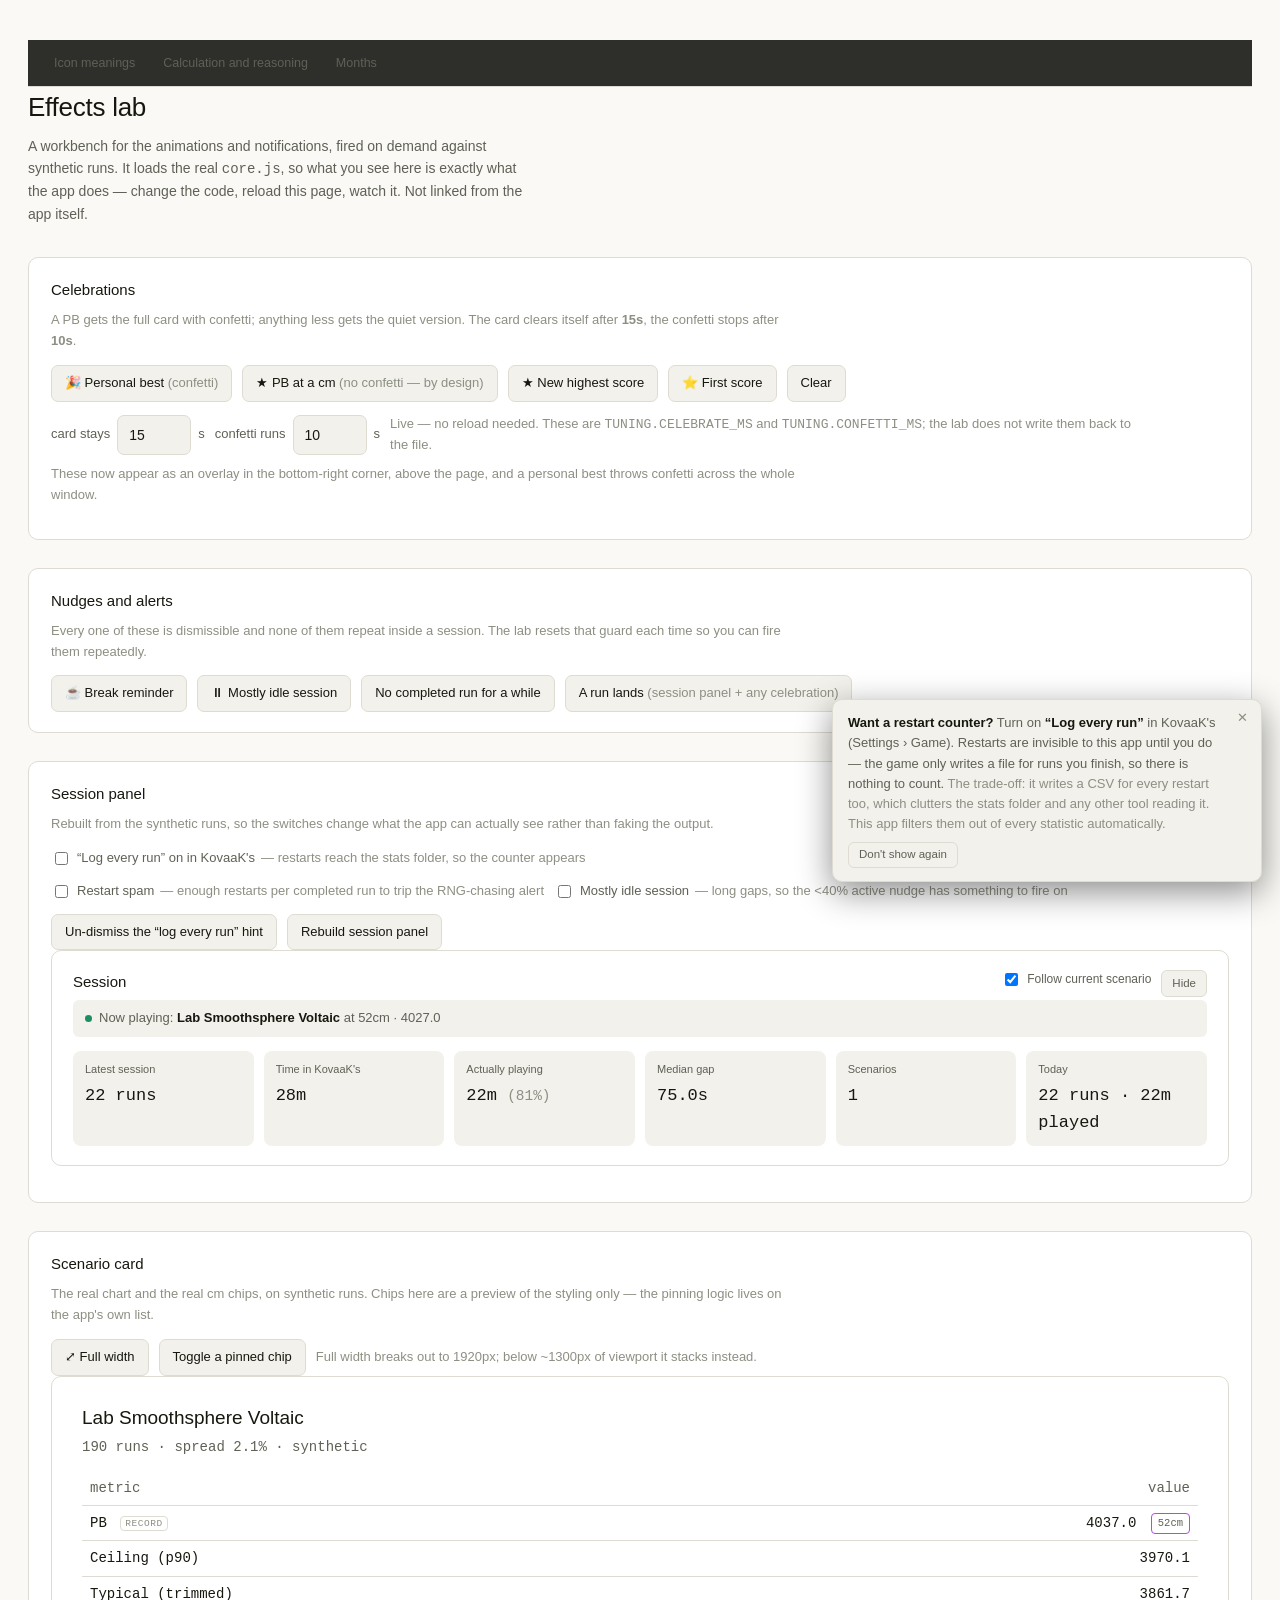
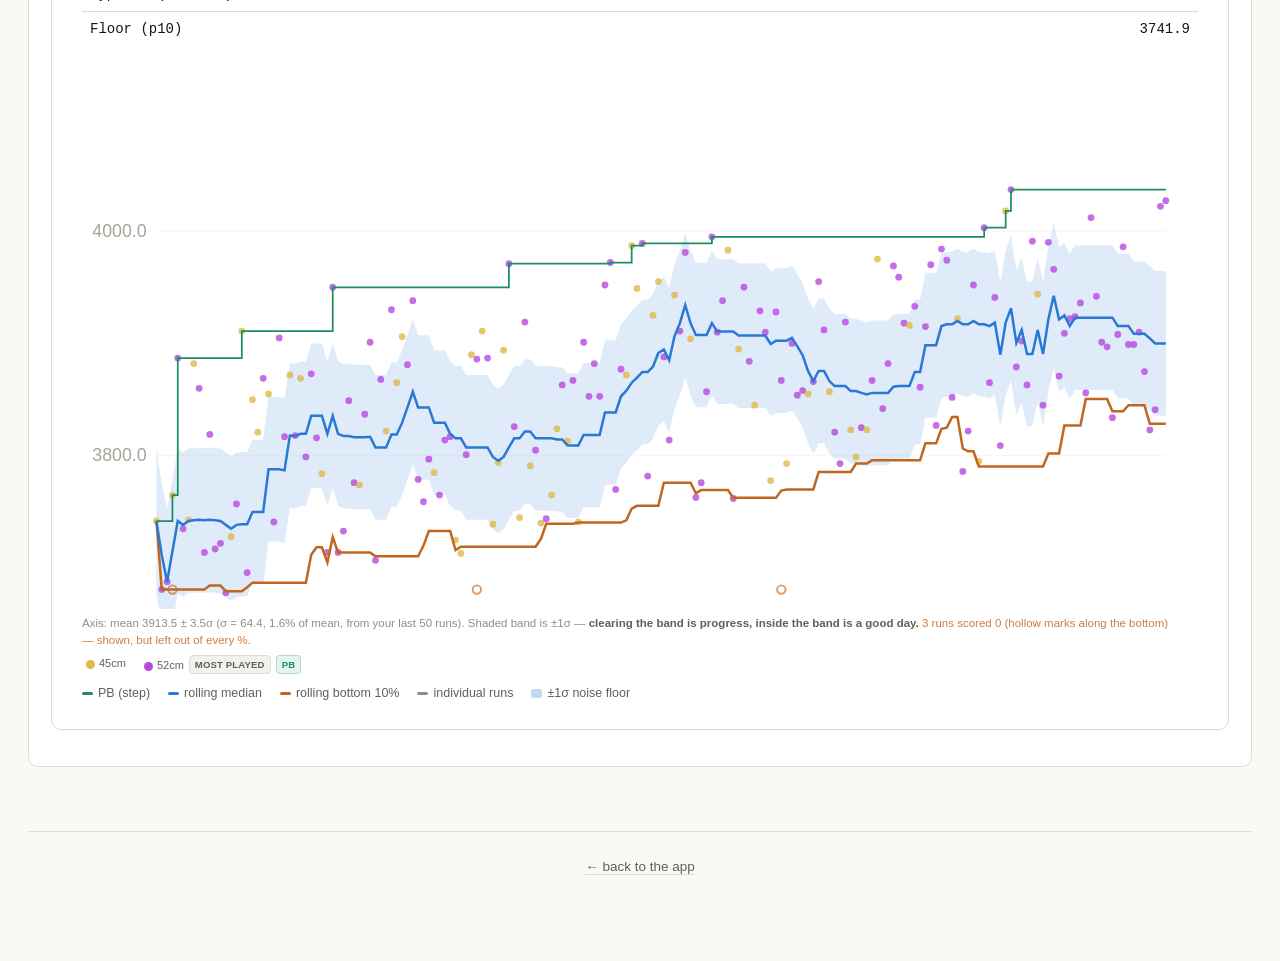
==== commit 6ec4b3f6: "v0.7.1 — a celebration in the middle, and a dash that explains itself Six fixes reported against v0." ====
--- a/app/lab.html
+++ b/app/lab.html
@@ -34,7 +34,7 @@
   The card clears itself after <b id="celShow">?</b>, the confetti stops after <b id="confShow">?</b>.</p>
   <div class="labrow">
     <button type="button" data-fire="pb">🎉 Personal best <span class="dim">(confetti)</span></button>
-    <button type="button" data-fire="pbcm">🎉 PB at a cm <span class="dim">(confetti)</span></button>
+    <button type="button" data-fire="pbcm">★ PB at a cm <span class="dim">(no confetti — by design)</span></button>
     <button type="button" data-fire="high">★ New highest score</button>
     <button type="button" data-fire="first">⭐ First score</button>
     <button type="button" data-fire="clearcel">Clear</button>
@@ -57,7 +57,7 @@
     <button type="button" data-fire="break">☕ Break reminder</button>
     <button type="button" data-fire="lowactive">⏸ Mostly idle session</button>
     <button type="button" data-fire="idle">No completed run for a while</button>
-    <button type="button" data-fire="live">Just played (live note)</button>
+    <button type="button" data-fire="live">A run lands <span class="dim">(session panel + any celebration)</span></button>
   </div>
 </div>
 
--- a/app/styles.css
+++ b/app/styles.css
@@ -381,6 +381,18 @@
 .toast-warn .toast-x:hover{color:#ffe9a8}
 .toast-good{border-left:3px solid var(--best)}
 .toast-celebrate{background:none;border:none;box-shadow:none;padding:0}
+/* The middle of the viewport, for the one notification worth interrupting you.
+   position:fixed, so this is the middle of what you are looking at - not the
+   middle of the document, which on a long page is nowhere near it. */
+.toastcenter{position:fixed;inset:0;z-index:9999;pointer-events:none;padding:20px;
+  display:flex;align-items:center;justify-content:center}
+.toastcenter .toast{width:auto;max-width:min(560px,92vw);
+  transform:translateY(0) scale(.92)}
+.toastcenter .toast.in{transform:none}
+.toastcenter .toast.out{transform:scale(.97)}
+@media(prefers-reduced-motion:reduce){
+  .toastcenter .toast,.toastcenter .toast.in,.toastcenter .toast.out{transform:none}
+}
 .toast-celebrate .toast-x{top:11px;right:11px;z-index:3}
 .toast-celebrate .celebrate{margin:0}
 @media(prefers-reduced-motion:reduce){
@@ -505,3 +517,55 @@
   .calwrap h3,.calwrap .calnote{grid-column:1/-1}
   .calwrap .calmonth{padding-top:14px}
 }
+
+/* ---- score by cm --------------------------------------------------------
+   The easiest chart in the app to lie with, so the panel spends most of its
+   space saying what the chart cannot tell you. */
+.cmpanel{margin-top:18px;padding-top:16px;border-top:1px solid var(--line)}
+.cmToggle.on{border-color:var(--med);color:var(--ink)}
+.cmwip{font-size:11.5px;color:var(--ink3);background:var(--surface2);border-radius:7px;
+  padding:9px 12px;margin:0 0 14px;line-height:1.55}
+.cmwip b{color:var(--ink2)}
+.cmpanelbar{display:flex;flex-wrap:wrap;gap:14px;align-items:center;margin-bottom:14px}
+.cmcat{font-size:12.5px;color:var(--ink2);display:inline-flex;align-items:center;gap:8px}
+.cmcat select{font-size:13px;padding:6px 9px}
+.cmguess{font-size:11px;color:#e8c34a;border:1px solid rgba(232,195,74,.35);
+  background:rgba(232,195,74,.10);border-radius:999px;padding:2px 9px;cursor:help}
+.cmext{font-size:12px}
+.cmchart{width:100%;max-width:660px;aspect-ratio:2/1;height:auto;display:block;margin:4px 0 0}
+.scen-full .cmchart{max-width:1100px}
+.cmaxis{font-size:11.5px;color:var(--ink3);margin:8px 0 14px;line-height:1.5;max-width:660px}
+.cmread{font-size:13px;color:var(--ink2);margin:0 0 12px;line-height:1.6;max-width:78ch}
+.cmread b.up{color:var(--best)} .cmread b.dn{color:var(--low)} .cmread b.ns{color:var(--ink3)}
+.cmwarn{font-size:12.5px;color:#f0d68a;background:#3a2e14;border:1px solid #7c6a2b;
+  border-radius:8px;padding:10px 13px;margin:0 0 12px;line-height:1.6;max-width:78ch}
+.cmwarn b{color:#ffe9a8}
+.cmfindings{margin:0 0 10px;padding-left:19px;max-width:78ch}
+.cmfindings li{font-size:13px;color:var(--ink);line-height:1.6;margin-bottom:9px}
+.cmrule{display:block;font-family:var(--mono);font-size:10.5px;color:var(--ink3);margin-top:3px}
+.cmskip{border-left:2px solid var(--low);padding-left:11px}
+
+/* A button that reads as a link — for opening the drawer from inside prose. */
+.linkbtn{background:none;border:none;padding:0;font:inherit;font-size:inherit;
+  color:var(--med);cursor:pointer;border-bottom:1px dotted currentColor}
+.linkbtn:hover{color:var(--ink)}
+
+/* A withheld figure and a withheld comparison. Both carry their reason in the
+   tooltip, so they get the dotted underline that means "there is more here". */
+.nodata,.nocmp{color:var(--ink3);border-bottom:1px dotted rgba(255,255,255,.22);cursor:help}
+
+/* Chart hover. Below the toast layers (9998/9999) - a celebration should never
+   end up underneath a tooltip. */
+.sparktip{position:fixed;z-index:9000;pointer-events:none;
+  background:var(--surface2);border:1px solid var(--line);border-radius:8px;
+  padding:8px 11px;box-shadow:0 8px 26px rgba(0,0,0,.5);
+  font-size:12px;line-height:1.5;color:var(--ink2);max-width:260px}
+.sparktip .stt{font-family:var(--mono);font-size:14px;color:var(--ink);font-weight:600}
+.sparktip .sts{font-family:var(--mono);font-size:11.5px;color:var(--ink3)}
+.sparktip .sts.up{color:var(--best)}
+.sparktip .sts.dn{color:var(--low)}
+.sparktip .sttpb{font-family:var(--sans);font-size:10px;font-weight:600;letter-spacing:.04em;
+  text-transform:uppercase;color:var(--best);border:1px solid var(--best);
+  border-radius:4px;padding:1px 4px;vertical-align:2px}
+.spark{cursor:crosshair}
+.sparkhl{transition:opacity .1s ease}
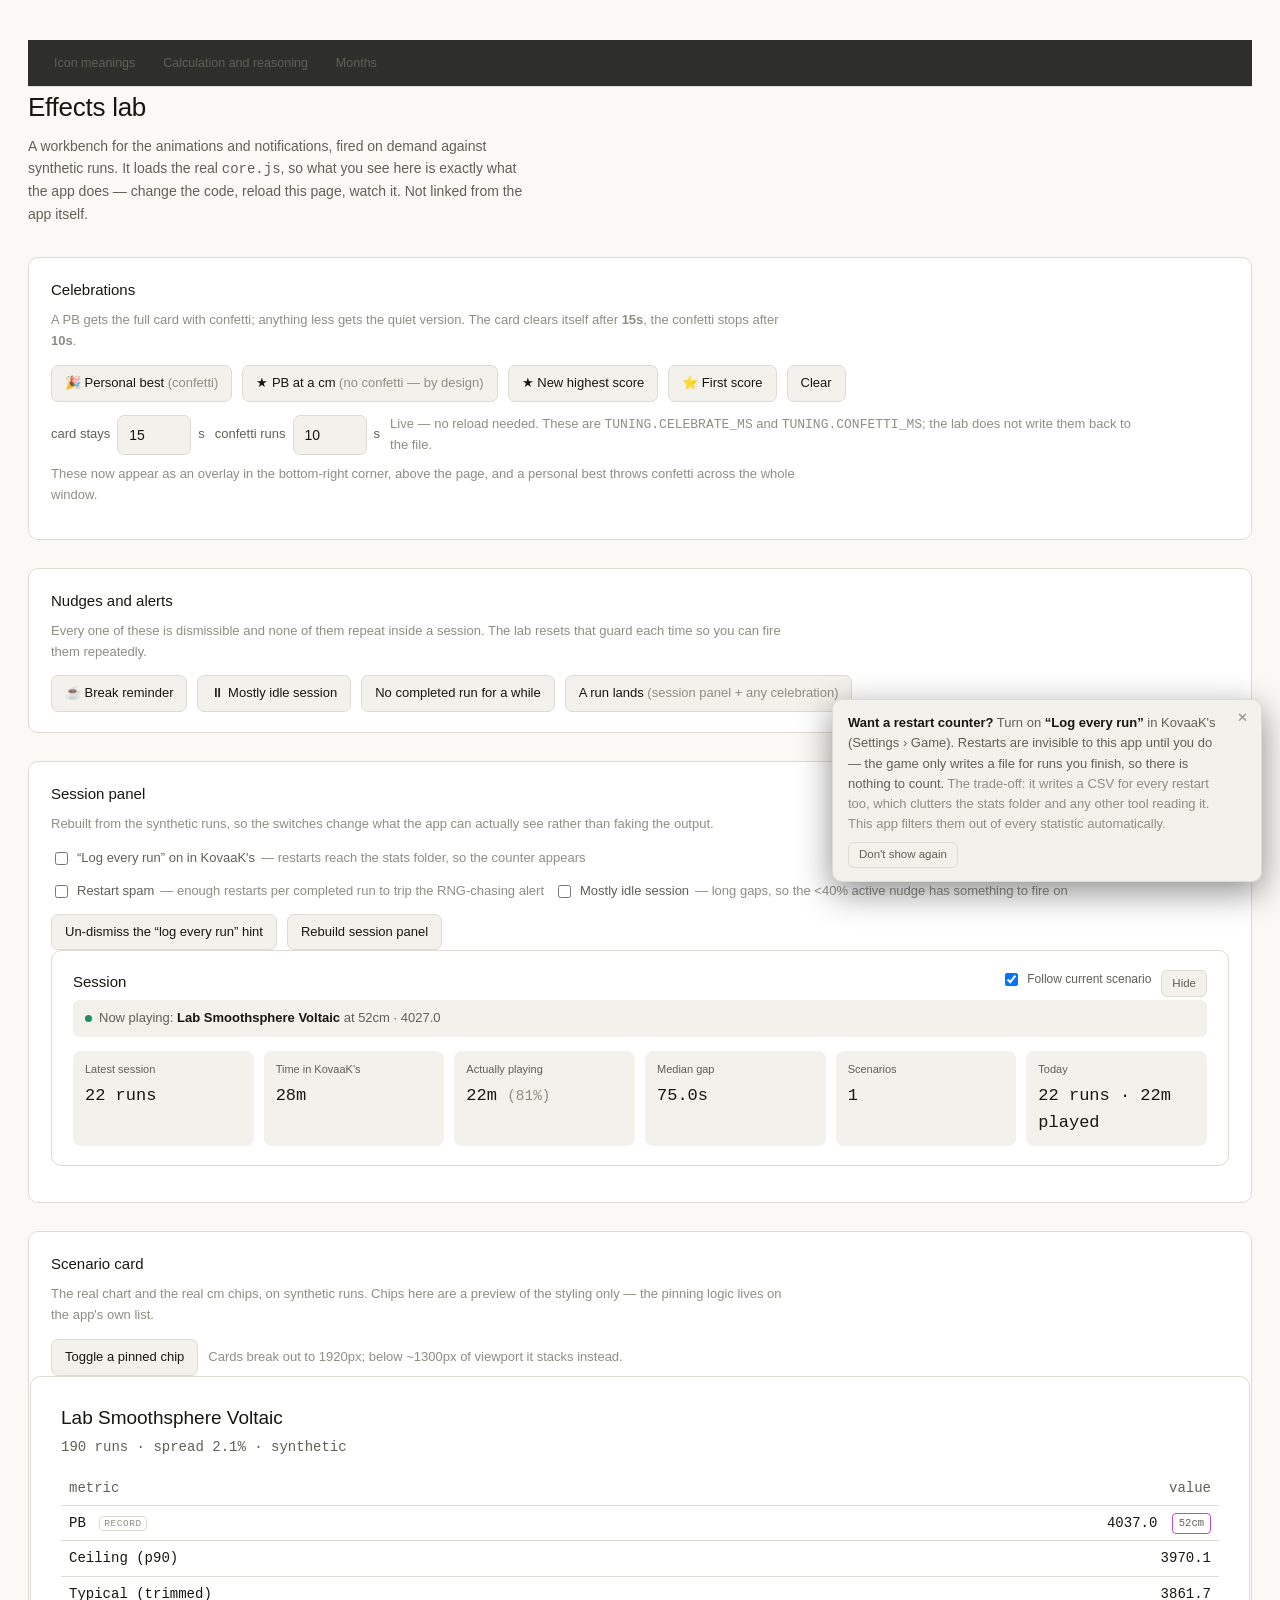
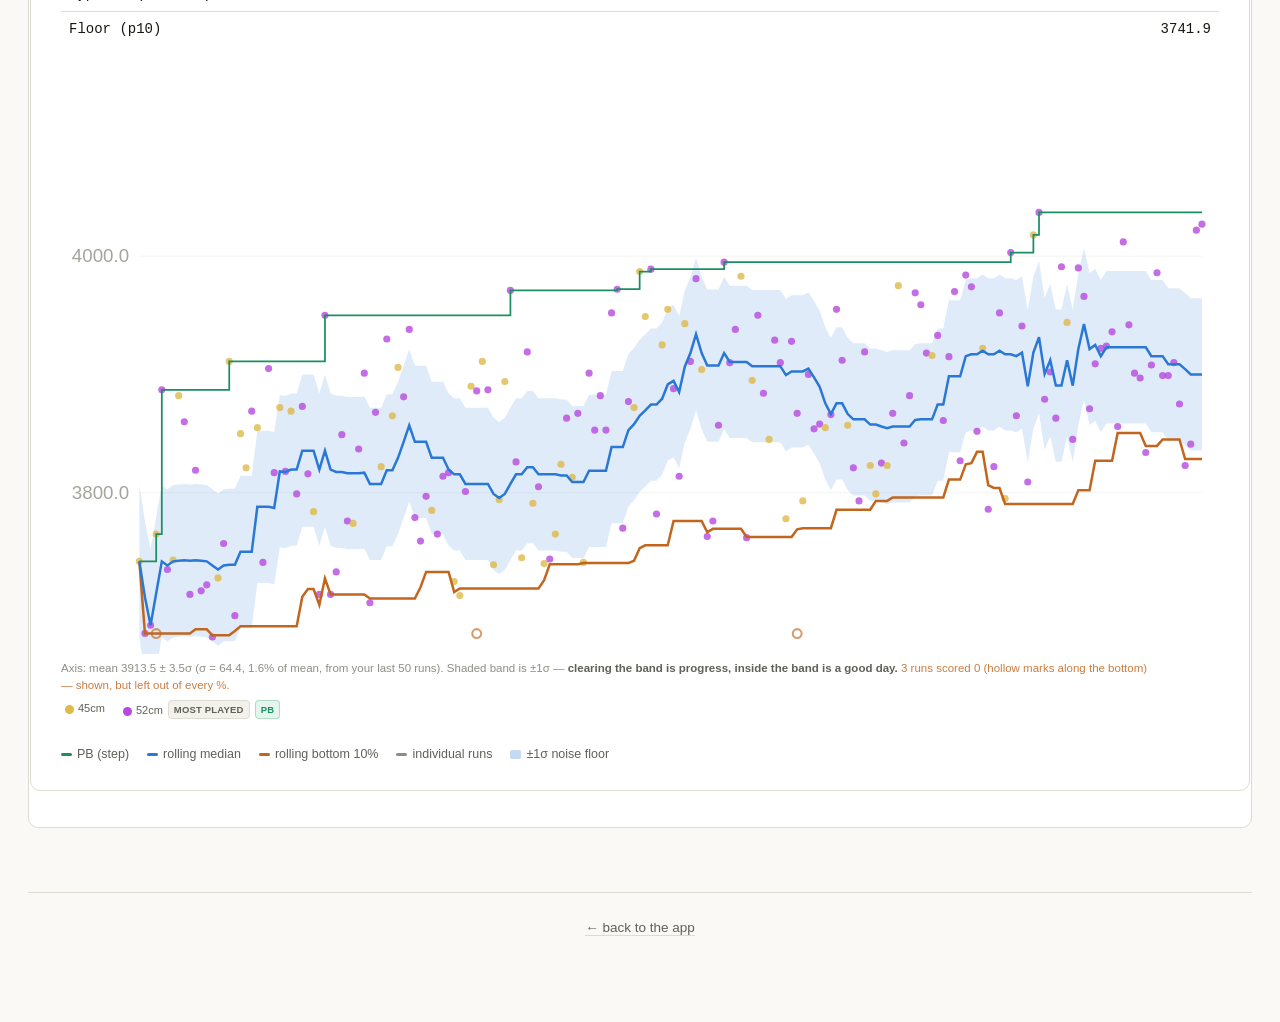
==== commit ec17f4d7: "v0.7.2 — full width is the only card layout, sort reordered, HANDOFF.md moved out of the repo Three " ====
--- a/app/lab.html
+++ b/app/lab.html
@@ -87,9 +87,8 @@
   <p class="note">The real chart and the real cm chips, on synthetic runs. Chips here are a
   preview of the styling only — the pinning logic lives on the app's own list.</p>
   <div class="labrow">
-    <button type="button" data-fire="cardsize">⤢ Full width</button>
     <button type="button" data-fire="pinchip">Toggle a pinned chip</button>
-    <span class="note" style="margin:0">Full width breaks out to 1920px; below ~1300px of
+    <span class="note" style="margin:0">Cards break out to 1920px; below ~1300px of
     viewport it stacks instead.</span>
   </div>
   <div id="labCard"></div>
--- a/app/styles.css
+++ b/app/styles.css
@@ -221,10 +221,11 @@
 .scen-expanded .spark{max-width:1100px}
 .scen-expanded .scalenote{max-width:1100px}
 
-/* Full width: one card breaks out of the 1180px column, up to 1920px. The page
-   around it does not move - this is a closer look at one scenario, not a layout
-   mode. The breakout is inset from the viewport so it never collides with the
-   scrollbar. */
+/* Every scenario card breaks out of the 1180px column, up to 1920px - it used
+   to be behind a per-card "Full width" toggle that was being clicked every
+   time anyway, same story as .scen-expanded above it. The page around it does
+   not move. The breakout is inset from the viewport so it never collides with
+   the scrollbar. */
 .scen-full{--fw:min(1920px,calc(100vw - 60px));
   width:var(--fw);margin-left:calc(50% - var(--fw)/2);margin-right:calc(50% - var(--fw)/2)}
 /* The numbers and the chart sit side by side, which is the only honest way to
@@ -243,7 +244,7 @@
 .scen-full .spark{max-width:min(1500px,calc((100vh - 240px) * 2));max-height:calc(100vh - 240px)}
 .scen-full .scalenote{max-width:1100px}
 @media(max-width:1300px){
-  /* Below this there is no width to break out into, so full width just means
+  /* Below this there is no width to break out into, so a card just means
      "as wide as the page", stacked. */
   .scen-full .scenbody{grid-template-columns:1fr;grid-template-areas:"nums" "chart" "key"}
 }
